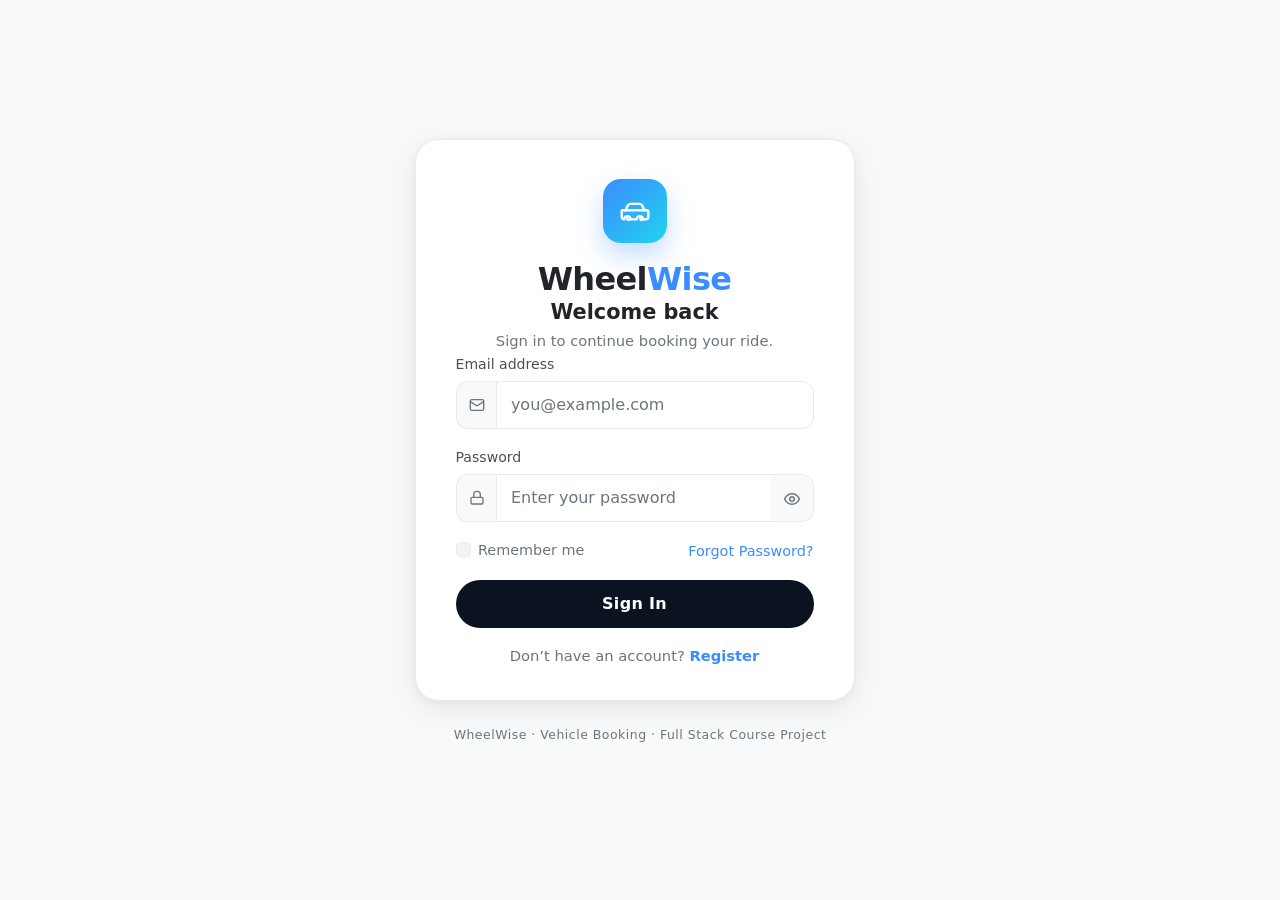
==== login.html @ 052abfa5 "R1 frontend validation" ====
<!DOCTYPE html>
<html lang="en">
<head>
    <meta charset="UTF-8">
    <meta name="viewport" content="width=device-width, initial-scale=1.0">
    <title>Login | WheelWise — Vehicle Booking</title>

    <!-- Bootstrap 5 CSS (CDN) -->
    <link href="https://cdn.jsdelivr.net/npm/bootstrap@5.3.3/dist/css/bootstrap.min.css" rel="stylesheet">

    <!-- Custom CSS -->
    <link rel="stylesheet" href="css/style.css">
</head>
<body class="auth-page">

    <!-- =============================================
         LOGIN SCREEN
         Valid + submitted → home.html
         ============================================= -->
    <section id="login" class="auth-screen d-flex align-items-center justify-content-center">
        <div class="container">
            <div class="row justify-content-center">
                <div class="col-12 col-sm-10 col-md-8 col-lg-6 col-xl-5">

                    <!-- Auth card -->
                    <div class="auth-card">

                        <!-- Branding -->
                        <div class="auth-brand text-center">
                            <div class="auth-logo d-inline-flex align-items-center justify-content-center">
                                <svg viewBox="0 0 24 24" fill="none" xmlns="http://www.w3.org/2000/svg" role="img" aria-label="WheelWise car logo">
                                    <path d="M5.4 11.5 6.8 8.3a2.2 2.2 0 0 1 2-1.3h6.4a2.2 2.2 0 0 1 2 1.3l1.4 3.2"
                                          stroke="#fff" stroke-width="1.7" stroke-linecap="round" stroke-linejoin="round"/>
                                    <path d="M3.6 11.5h16.8a1 1 0 0 1 1 1v3.4a2 2 0 0 1-2 2h-1.7a2.3 2.3 0 0 0-4.6 0h-4.2a2.3 2.3 0 0 0-4.6 0H4.6a2 2 0 0 1-2-2v-3.4a1 1 0 0 1 1-1z"
                                          stroke="#fff" stroke-width="1.7" stroke-linejoin="round"/>
                                    <circle cx="7.4" cy="17.4" r="1.05" stroke="#fff" stroke-width="1.4"/>
                                    <circle cx="16.6" cy="17.4" r="1.05" stroke="#fff" stroke-width="1.4"/>
                                </svg>
                            </div>
                            <h1 class="auth-title">Wheel<span class="text-accent">Wise</span></h1>
                            <h2 class="auth-welcome">Welcome back</h2>
                            <p class="auth-subtext mb-0">Sign in to continue booking your ride.</p>
                        </div>

                        <!-- Login form -->
                        <form id="loginForm" novalidate>

                            <!-- Email -->
                            <div class="mb-3" id="emailGroup">
                                <label class="form-label" for="loginEmail">Email address</label>
                                <div class="input-group">
                                    <span class="input-group-text">
                                        <svg width="16" height="16" viewBox="0 0 24 24" fill="none" stroke="currentColor"
                                             stroke-width="2" stroke-linecap="round" stroke-linejoin="round" aria-hidden="true">
                                            <rect x="2" y="4" width="20" height="16" rx="2"/>
                                            <path d="m22 7-8.97 5.7a1.94 1.94 0 0 1-2.06 0L2 7"/>
                                        </svg>
                                    </span>
                                    <input type="email" class="form-control" id="loginEmail" name="email"
                                           placeholder="you@example.com" autocomplete="email">
                                </div>
                                <div class="invalid-feedback" id="emailError"></div>
                            </div>

                            <!-- Password -->
                            <div class="mb-3" id="passwordGroup">
                                <label class="form-label" for="loginPassword">Password</label>
                                <div class="input-group">
                                    <span class="input-group-text">
                                        <svg width="16" height="16" viewBox="0 0 24 24" fill="none" stroke="currentColor"
                                             stroke-width="2" stroke-linecap="round" stroke-linejoin="round" aria-hidden="true">
                                            <rect x="3" y="11" width="18" height="10" rx="2"/>
                                            <path d="M7 11V7a5 5 0 0 1 10 0v4"/>
                                        </svg>
                                    </span>
                                    <input type="password" class="form-control" id="loginPassword" name="password"
                                           placeholder="Enter your password" autocomplete="current-password">
                                    <button type="button" class="btn btn-toggle-pw" id="togglePassword"
                                            aria-label="Show or hide password" title="Show / hide password">
                                        <svg id="iconEyeShow" width="18" height="18" viewBox="0 0 24 24" fill="none"
                                             stroke="currentColor" stroke-width="2" stroke-linecap="round" stroke-linejoin="round" aria-hidden="true">
                                            <path d="M2 12s3.5-7 10-7 10 7 10 7-3.5 7-10 7-10-7-10-7Z"/>
                                            <circle cx="12" cy="12" r="3"/>
                                        </svg>
                                        <svg id="iconEyeHide" width="18" height="18" viewBox="0 0 24 24" fill="none"
                                             stroke="currentColor" stroke-width="2" stroke-linecap="round" stroke-linejoin="round"
                                             aria-hidden="true" style="display:none">
                                            <path d="M9.88 9.88a3 3 0 1 0 4.24 4.24"/>
                                            <path d="M10.73 5.08A10.43 10.43 0 0 1 12 5c7 0 10 7 10 7a13.16 13.16 0 0 1-1.67 2.68"/>
                                            <path d="M6.61 6.61A13.526 13.526 0 0 0 2 12s3 7 10 7a9.74 9.74 0 0 0 5.39-1.61"/>
                                            <line x1="2" x2="22" y1="2" y2="22"/>
                                        </svg>
                                    </button>
                                </div>
                                <div class="invalid-feedback" id="passwordError"></div>
                            </div>

                            <!-- Remember me + Forgot password -->
                            <div class="d-flex justify-content-between align-items-center mb-3 auth-tools">
                                <div class="form-check">
                                    <input class="form-check-input" type="checkbox" id="rememberMe">
                                    <label class="form-check-label" for="rememberMe">Remember me</label>
                                </div>
                                <a href="#" id="forgotLink" class="link-forgot">Forgot Password?</a>
                            </div>

                            <!-- Info alert (forgot password) -->
                            <div class="alert alert-info auth-alert py-2 d-none" id="forgotAlert" role="alert">
                                Password reset is coming in a later milestone — no worries!
                            </div>

                            <!-- Login button -->
                            <button type="submit" class="btn btn-login w-100" id="btnLogin">Sign In</button>

                            <!-- Register switch -->
                            <p class="auth-switch text-center mt-3 mb-0">
                                Don&rsquo;t have an account?
                                <a href="register.html" class="auth-link">Register</a>
                            </p>
                        </form>

                    </div>

                    <!-- Footer -->
                    <p class="auth-foot text-center mt-4">
                        WheelWise &middot; Vehicle Booking &middot; Full Stack Course Project
                    </p>

                </div>
            </div>
        </div>
    </section>

    <!-- jQuery (CDN) -->
    <script src="https://code.jquery.com/jquery-3.7.1.min.js"></script>
    <!-- Bootstrap JS bundle (CDN) -->
    <script src="https://cdn.jsdelivr.net/npm/bootstrap@5.3.3/dist/js/bootstrap.bundle.min.js"></script>
    <!-- Auth logic -->
    <script src="js/auth.js"></script>

</body>
</html>
---- css/style.css ----
/* =============================================
   WheelWise — Global Stylesheet
   Stack: HTML / CSS / Bootstrap 5
   Design: clean, modern, vehicle-themed
   ============================================= */

/* ─────────────────────────────────────────────
   1. DESIGN TOKENS
   ───────────────────────────────────────────── */
:root {
    /* Dark palette */
    --bg-dark:    #0b1220;
    --bg-deep:    #0d1730;
    --bg-card:    #131c35;
    --accent:     #3b8cff;
    --accent-2:   #22d3ee;
    --text-main:  #f4f7ff;
    --text-muted: #9fb0d0;

    /* Light palette */
    --white:      #ffffff;
    --gray-50:    #f8f9fa;
    --gray-100:   #f1f3f5;
    --gray-200:   #e9ecef;
    --gray-500:   #6c757d;
    --gray-700:   #495057;
    --gray-900:   #212529;

    /* Semantic */
    --success:    #10b981;
    --danger:     #ef4444;
    --warning:    #f59e0b;
}

/* ─────────────────────────────────────────────
   2. RESET / GLOBAL
   ───────────────────────────────────────────── */
*,
*::before,
*::after {
    box-sizing: border-box;
    -webkit-tap-highlight-color: transparent;
}

body {
    margin: 0;
    font-family: system-ui, -apple-system, "Segoe UI", Roboto, Helvetica, Arial, sans-serif;
    font-size: 15px;
    line-height: 1.6;
    color: var(--gray-900);
    background: var(--gray-50);
    -webkit-font-smoothing: antialiased;
    -moz-osx-font-smoothing: grayscale;
}

img { max-width: 100%; height: auto; }
a { color: var(--accent); text-decoration: none; }
a:hover { text-decoration: underline; }

h1, h2, h3, h4, h5, h6 {
    line-height: 1.25;
    font-weight: 700;
    color: var(--gray-900);
}

.text-accent { color: var(--accent-2); }


/* ─────────────────────────────────────────────
   3. SPLASH SCREEN
   ───────────────────────────────────────────── */
.splash-screen {
    position: relative;
    min-height: 100vh;
    overflow: hidden;
    color: var(--text-main);
    background:
        radial-gradient(1200px 520px at 82% -10%, rgba(34, 211, 238, 0.16), transparent 60%),
        radial-gradient(900px 480px at 8% 112%, rgba(59, 140, 255, 0.20), transparent 60%),
        linear-gradient(160deg, var(--bg-dark) 0%, var(--bg-deep) 55%, #101c3d 100%);
}

/* Decorative background rings */
.splash-bg-rings {
    position: absolute;
    inset: 0;
    z-index: 0;
    pointer-events: none;
}
.bg-ring {
    position: absolute;
    border: 1px solid rgba(255, 255, 255, 0.07);
    border-radius: 50%;
    background: radial-gradient(circle at 60% 40%, rgba(255, 255, 255, 0.04), transparent 60%);
}
.bg-ring-1 { width: 460px; height: 460px; top: -140px; right: -120px; }
.bg-ring-2 { width: 340px; height: 340px; bottom: 40px; left: -180px; }

/* Main content sits above the vehicle scene */
.splash-content {
    position: relative;
    z-index: 2;
    padding-bottom: 210px;
}

/* Brand logo badge */
.splash-logo {
    width: 96px;
    height: 96px;
    border-radius: 30px;
    background: linear-gradient(135deg, rgba(59, 140, 255, 0.95), rgba(34, 211, 238, 0.9));
    box-shadow: 0 18px 40px rgba(59, 140, 255, 0.35), inset 0 1px 0 rgba(255, 255, 255, 0.25);
    animation: splashFadeUp .7s ease both;
}
.splash-logo svg { width: 52px; height: 52px; }

/* App name + tagline */
.app-name {
    font-size: clamp(2.5rem, 7vw, 4rem);
    font-weight: 800;
    letter-spacing: -0.02em;
    margin: 1.1rem 0 0.2rem;
    animation: splashFadeUp .7s ease .12s both;
}
.app-name .text-accent { color: var(--accent-2); }

.app-tagline {
    font-size: clamp(.95rem, 2.6vw, 1.15rem);
    color: var(--text-muted);
    letter-spacing: .02em;
    animation: splashFadeUp .7s ease .22s both;
}

/* Loading progress bar */
.splash-loader {
    height: 8px;
    max-width: 260px;
    width: 100%;
    margin: 1.6rem auto 0;
    border-radius: 999px;
    background: rgba(255, 255, 255, 0.12);
    overflow: hidden;
    animation: splashFadeUp .7s ease .32s both;
}
.splash-loader .progress-bar {
    background: linear-gradient(90deg, var(--accent), var(--accent-2));
    border-radius: 999px;
}

.splash-status {
    font-size: .85rem;
    color: var(--text-muted);
    animation: splashFadeUp .7s ease .42s both;
}

/* Continue button */
.btn-continue {
    background: linear-gradient(135deg, var(--accent), var(--accent-2));
    color: #fff;
    border: 0;
    padding: .7rem 1.9rem;
    border-radius: 50rem;
    font-weight: 600;
    letter-spacing: .02em;
    box-shadow: 0 12px 28px rgba(59, 140, 255, 0.4);
    transition: transform .18s ease, box-shadow .18s ease, filter .18s ease;
    animation: splashFadeUp .7s ease .52s both;
}
.btn-continue:hover,
.btn-continue:focus {
    color: #fff;
    transform: translateY(-2px);
    box-shadow: 0 16px 34px rgba(59, 140, 255, 0.5);
    filter: brightness(1.04);
    text-decoration: none;
}

/* Entrance keyframe */
@keyframes splashFadeUp {
    from { opacity: 0; transform: translateY(26px); }
    to   { opacity: 1; transform: translateY(0); }
}

/* ─────────────────────────────────────────────
   4. VEHICLE SCENE (splash screen bottom)
   ───────────────────────────────────────────── */
.vehicle-scene {
    position: absolute;
    left: 0;
    right: 0;
    bottom: 0;
    height: 230px;
    overflow: hidden;
    pointer-events: none;
    z-index: 1;
}

/* Distant sunset glow */
.scene-glow {
    position: absolute;
    left: 60%;
    top: 8px;
    width: 60px;
    height: 60px;
    border-radius: 50%;
    background: radial-gradient(circle, rgba(255, 205, 130, 0.9), rgba(255, 170, 90, 0.05) 70%);
}
.scene-sky {
    position: absolute;
    left: 0;
    right: 0;
    bottom: 90px;
    height: 130px;
    background: linear-gradient(180deg, transparent, rgba(34, 211, 238, 0.14) 55%, rgba(59, 140, 255, 0.18));
}

/* City skyline */
.skyline {
    position: absolute;
    inset: 10px 0 90px 0;
}
.bldg {
    position: absolute;
    bottom: 0;
    background: linear-gradient(180deg, rgba(22, 32, 58, 0.92), rgba(11, 15, 28, 0.95));
    border-radius: 4px 4px 0 0;
}
.bldg.b1 { width: 150px; height: 120px; left: 2%; }
.bldg.b2 {
    width: 110px; height: 175px; left: 16%;
    background-image:
        repeating-linear-gradient(90deg, rgba(255, 255, 255, 0.06) 0 8px, transparent 8px 26px),
        repeating-linear-gradient(0deg, rgba(255, 255, 255, 0.05) 0 16px, transparent 16px 34px);
}
.bldg.b3 { width: 180px; height: 95px; right: 20%; }
.bldg.b4 { width: 120px; height: 150px; right: 4%; }

/* Road */
.road {
    position: absolute;
    left: 0;
    right: 0;
    bottom: 0;
    height: 90px;
    background: linear-gradient(to bottom, #161e33, #0a0e1a);
    border-top: 1px solid rgba(255, 255, 255, 0.08);
    z-index: 2;
}
.road::before {
    content: "";
    position: absolute;
    top: 50%;
    left: 0;
    right: 0;
    height: 4px;
    background-image: linear-gradient(90deg, rgba(255, 255, 255, 0.45) 0 46px, transparent 46px 92px);
    background-size: 92px 4px;
    background-repeat: repeat-x;
}
.road::after {
    content: "";
    position: absolute;
    top: 0;
    left: 0;
    right: 0;
    height: 26px;
    background: linear-gradient(to bottom, rgba(255, 255, 255, 0.05), transparent);
}

/* Animated car (splash-only CSS car) */
.car-track {
    position: absolute;
    left: 0;
    right: 0;
    bottom: 88px;
    z-index: 3;
    transform-origin: left center;
    animation: carDrive 1.5s cubic-bezier(.16, .8, .3, 1) both;
}
.car {
    position: relative;
    width: 340px;
    height: 64px;
    margin-left: 14%;
    animation: carIdle 2.6s ease-in-out .3s infinite;
}

/* Car body */
.car-body {
    position: absolute;
    left: 0;
    right: 0;
    top: 20px;
    bottom: 0;
    border-radius: 20px 26px 12px 12px;
    background: linear-gradient(135deg, #ff5f6d, #ff2e63);
    box-shadow: 0 18px 38px rgba(0, 0, 0, 0.45);
}
.car-body::after {
    content: "";
    position: absolute;
    left: 0;
    right: 0;
    bottom: 0;
    height: 12px;
    border-radius: 0 0 12px 12px;
    background: linear-gradient(180deg, rgba(0, 0, 0, 0), rgba(0, 0, 0, 0.28));
}

/* Car cabin (windshield / interior glass) */
.car-cabin {
    position: absolute;
    left: 70px;
    top: 2px;
    width: 180px;
    height: 46px;
    background: linear-gradient(180deg, #f9fbfe, #c9d4e8);
    border-radius: 26px 26px 8px 8px;
    box-shadow: inset 0 -6px 10px rgba(60, 80, 120, 0.18);
}
.car-cabin::before {
    content: "";
    position: absolute;
    top: 0;
    bottom: 8px;
    left: 84px;
    width: 12px;
    background: rgba(80, 96, 140, 0.35);
    border-radius: 4px;
}

/* Headlight (front) */
.car-headlight {
    position: absolute;
    right: 4px;
    top: 28px;
    width: 16px;
    height: 10px;
    background: #fff;
    border-radius: 6px;
    box-shadow: 0 0 12px 4px rgba(255, 255, 255, 0.7);
}
.car-headlight::after {
    content: "";
    position: absolute;
    left: -26px;
    top: 0;
    width: 10px;
    height: 10px;
    border-radius: 4px;
    background: #ffd166;
    box-shadow: 0 0 8px 2px rgba(255, 209, 102, 0.6);
}

/* Wheels */
.wheel {
    position: absolute;
    bottom: 0;
    width: 54px;
    height: 54px;
    border-radius: 50%;
    background: radial-gradient(circle at 35% 30%, #2a3350, #131a2c 60%);
    border: 5px solid #0b0f1c;
    box-shadow: 0 6px 12px rgba(0, 0, 0, 0.45);
}
.wheel::after {
    content: "";
    position: absolute;
    top: 50%;
    left: 50%;
    width: 20px;
    height: 20px;
    margin: -10px 0 0 -10px;
    border-radius: 50%;
    background: radial-gradient(circle, #4a5578, #232c49);
    border: 2px solid #0b0f1c;
}
.wheel-rear  { left: 40px; }
.wheel-front { right: 34px; }

/* Car animations */
@keyframes carDrive {
    from { transform: translateX(150%); }
    to   { transform: translateX(0); }
}
@keyframes carIdle {
    0%, 100% { transform: translateY(0); }
    50%      { transform: translateY(-6px); }
}

/* Splash responsive */
@media (max-width: 991.98px) {
    .vehicle-scene { height: 205px; }
    .car-track { bottom: 78px; }
}

@media (max-width: 767.98px) {
    .splash-content { padding-bottom: 150px; }
    .splash-logo { width: 84px; height: 84px; border-radius: 24px; }
    .splash-logo svg { width: 46px; height: 46px; }
    .skyline { opacity: .7; }
}

@media (max-width: 575.98px) {
    .vehicle-scene { height: 165px; }
    .road { height: 62px; }
    .scene-sky { bottom: 62px; height: 95px; }
    .skyline { bottom: 62px; }
    .car-track { bottom: 60px; }
    .splash-content { padding-bottom: 120px; }
    .btn-continue { padding: .62rem 1.5rem; font-size: .95rem; }

    @keyframes carDrive {
        from { transform: translateX(150%) scale(.62); transform-origin: left center; }
        to   { transform: translateX(0)     scale(.62); transform-origin: left center; }
    }
}

@media (max-height: 620px) {
    .vehicle-scene { height: 150px; }
    .road { height: 58px; }
    .scene-sky { bottom: 58px; height: 85px; }
    .skyline { bottom: 58px; }
    .car-track { bottom: 56px; }
    .splash-content { padding-bottom: 100px; }
}


/* ─────────────────────────────────────────────
   5. AUTH PAGES (Login / Register)
   Light background, centered card
   ───────────────────────────────────────────── */
.auth-screen {
    min-height: 100vh;
    display: flex;
    align-items: center;
    justify-content: center;
    padding: 2.5rem 1rem;
    background: var(--gray-50);
}

.auth-card {
    width: 100%;
    max-width: 440px;
    background: var(--white);
    border: 1px solid var(--gray-200);
    border-radius: 24px;
    padding: 2.4rem 2.5rem 2rem;
    box-shadow: 0 8px 30px rgba(0, 0, 0, 0.08), 0 2px 8px rgba(0, 0, 0, 0.04);
}

/* Branding */
.auth-logo {
    width: 64px;
    height: 64px;
    border-radius: 18px;
    background: linear-gradient(135deg, var(--accent), var(--accent-2));
    box-shadow: 0 12px 26px rgba(59, 140, 255, 0.3);
    display: flex;
    align-items: center;
    justify-content: center;
}
.auth-logo svg { width: 34px; height: 34px; }

.auth-title {
    font-size: clamp(1.6rem, 4vw, 2rem);
    font-weight: 800;
    letter-spacing: -0.02em;
    margin: 1rem 0 0.1rem;
    color: var(--gray-900);
}
.auth-title .text-accent { color: var(--accent); }

.auth-welcome {
    font-size: clamp(1.05rem, 3vw, 1.3rem);
    font-weight: 600;
    margin-bottom: 0.15rem;
    color: var(--gray-900);
}
.auth-subtext {
    font-size: .92rem;
    color: var(--gray-500);
}

/* Form labels + inputs */
.auth-card .form-label {
    font-size: .88rem;
    font-weight: 500;
    color: var(--gray-700);
    margin-bottom: .35rem;
}

.auth-card .form-control {
    background: var(--white);
    border: 1px solid var(--gray-200);
    color: var(--gray-900);
    padding: .68rem .9rem;
    border-radius: 12px;
}
.auth-card .form-control::placeholder { color: var(--gray-500); }
.auth-card .form-control:focus {
    background: var(--white);
    border-color: var(--accent);
    color: var(--gray-900);
    box-shadow: 0 0 0 0.25rem rgba(59, 140, 255, 0.15);
}

/* Input group adornments */
.auth-card .input-group-text {
    background: var(--gray-50);
    border: 1px solid var(--gray-200);
    border-right: 0;
    color: var(--gray-500);
    border-radius: 12px 0 0 12px;
}

.btn-toggle-pw {
    background: var(--gray-50);
    border: 1px solid var(--gray-200);
    border-left: 0;
    color: var(--gray-500);
    border-radius: 0 12px 12px 0;
}
.btn-toggle-pw:hover,
.btn-toggle-pw:focus {
    background: var(--gray-100);
    border-color: var(--gray-200);
    color: var(--gray-700);
    box-shadow: none;
}

/* Remember-me + forgot layout */
.auth-tools .form-check-label {
    font-size: .9rem;
    color: var(--gray-500);
}
.auth-card .form-check-input {
    background-color: var(--gray-100);
    border-color: var(--gray-200);
}
.auth-card .form-check-input:checked {
    background-color: var(--accent);
    border-color: var(--accent);
}
.link-forgot {
    color: var(--accent);
    font-size: .9rem;
    text-decoration: none;
}
.link-forgot:hover {
    color: var(--accent-2);
    text-decoration: underline;
}

/* Validation state */
.auth-card .has-error .invalid-feedback {
    display: block;
    color: var(--danger);
    font-size: .82rem;
    margin-top: .3rem;
}
.auth-card .has-error .form-control {
    border-color: var(--danger);
    background-image: none;
}
.auth-card .has-error .input-group-text,
.auth-card .has-error .btn-toggle-pw {
    border-color: var(--danger);
}

/* Auth alert (forgot password info) */
.auth-alert {
    background: rgba(59, 140, 255, 0.06);
    border: 1px solid rgba(59, 140, 255, 0.2);
    color: var(--gray-700);
    border-radius: 12px;
    font-size: .88rem;
}

/* Submit button */
.btn-login {
    background: var(--bg-dark);
    color: #fff;
    border: 0;
    padding: .75rem 1.5rem;
    border-radius: 50rem;
    font-weight: 600;
    letter-spacing: .02em;
    transition: background .18s ease, transform .18s ease, box-shadow .18s ease;
}
.btn-login:hover,
.btn-login:focus {
    background: var(--accent);
    color: #fff;
    transform: translateY(-2px);
    box-shadow: 0 12px 28px rgba(59, 140, 255, 0.3);
}
.btn-login:disabled {
    opacity: .65;
    transform: none;
    box-shadow: none;
}

.auth-switch {
    color: var(--gray-500);
    font-size: .92rem;
}
.auth-link {
    color: var(--accent);
    font-weight: 600;
    text-decoration: none;
}
.auth-link:hover {
    color: var(--accent-2);
    text-decoration: underline;
}

.auth-foot {
    color: var(--gray-500);
    font-size: .78rem;
    letter-spacing: .04em;
}

/* Auth responsive */
@media (max-width: 767.98px) {
    .auth-card { padding: 2rem 1.6rem 1.7rem; }
    .auth-screen { padding: 1.5rem 1rem; }
}

@media (max-width: 575.98px) {
    .auth-card { padding: 1.7rem 1.2rem 1.5rem; border-radius: 20px; }
    .auth-tools { flex-wrap: wrap; gap: .5rem; }
    .btn-login { padding: .7rem 1.2rem; }
}


/* ─────────────────────────────────────────────
   6. REGISTER PAGE (extends auth styles)
   ───────────────────────────────────────────── */
.register-terms .form-check-label {
    font-size: .88rem;
    color: var(--gray-500);
    cursor: pointer;
}
.register-terms .form-check-input {
    margin-top: .22em;
}

/* Valid (green) state */
.auth-card .form-control.is-valid {
    border-color: var(--success);
    background-image: none;
    box-shadow: 0 0 0 0.25rem rgba(16, 185, 129, 0.12);
}
.auth-card .form-check-input.is-valid {
    border-color: var(--success);
}

/* Error state for terms checkbox */
.auth-card .has-error .form-check-input {
    border-color: var(--danger);
    box-shadow: 0 0 0 0.22rem rgba(239, 68, 68, 0.12);
}


/* ─────────────────────────────────────────────
   7. SHARED: NAVBAR
   ───────────────────────────────────────────── */
.home-navbar {
    background: rgba(11, 18, 32, 0.92);
    backdrop-filter: blur(10px);
    border-bottom: 1px solid rgba(255, 255, 255, 0.08);
}
.home-navbar .navbar-brand {
    color: #fff;
    font-weight: 800;
    letter-spacing: -0.02em;
    text-decoration: none;
}
.navbar-brand .brand-badge {
    width: 34px;
    height: 34px;
    border-radius: 10px;
    background: linear-gradient(135deg, var(--accent), var(--accent-2));
    box-shadow: 0 8px 18px rgba(59, 140, 255, 0.35);
    flex-shrink: 0;
}
.brand-badge svg { width: 20px; height: 20px; }

.navbar-nav .nav-link {
    color: rgba(244, 247, 255, 0.72);
    font-weight: 500;
    margin-inline: .15rem;
    border-radius: 8px;
    transition: color .15s ease, background .15s ease;
    text-decoration: none;
}
.navbar-nav .nav-link:hover { color: #fff; }
.navbar-nav .nav-link.active {
    color: #fff;
    background: rgba(59, 140, 255, 0.18);
}

.navbar-toggler { border-color: rgba(255, 255, 255, 0.25); }
.navbar-toggler:focus { box-shadow: 0 0 0 .2rem rgba(59, 140, 255, 0.25); }
.navbar-toggler-icon {
    background-image: url("data:image/svg+xml,%3csvg xmlns='http://www.w3.org/2000/svg' viewBox='0 0 30 30'%3e%3cpath stroke='rgba(255,255,255,.75)' stroke-linecap='round' stroke-miterlimit='10' stroke-width='2' d='M4 7h22M4 15h22M4 23h22'/%3e%3c/svg%3e");
}

.btn-logout {
    background: transparent;
    border: 1px solid rgba(255, 255, 255, 0.28);
    color: var(--text-main);
    border-radius: 50rem;
    padding: .45rem 1.2rem;
    font-weight: 600;
    transition: all .18s ease;
}
.btn-logout:hover,
.btn-logout:focus {
    background: var(--danger);
    border-color: var(--danger);
    color: #fff;
    box-shadow: none;
}


/* ─────────────────────────────────────────────
   8. HOME PAGE — HERO
   ───────────────────────────────────────────── */
.hero {
    position: relative;
    overflow: hidden;
    padding: 5rem 0 4.5rem;
    background:
        radial-gradient(1000px 480px at 85% 0%, rgba(34, 211, 238, 0.14), transparent 60%),
        radial-gradient(800px 420px at 0% 90%, rgba(59, 140, 255, 0.16), transparent 60%),
        linear-gradient(165deg, var(--bg-dark), var(--bg-deep) 60%, #101c3d);
    border-bottom: 1px solid rgba(255, 255, 255, 0.06);
}
.hero-pill {
    display: inline-block;
    padding: .35rem .9rem;
    font-size: .8rem;
    font-weight: 600;
    letter-spacing: .08em;
    text-transform: uppercase;
    color: var(--accent-2);
    border: 1px solid rgba(34, 211, 238, 0.4);
    border-radius: 50rem;
    background: rgba(34, 211, 238, 0.08);
}
.hero-title {
    font-size: clamp(2.4rem, 6vw, 3.8rem);
    font-weight: 800;
    letter-spacing: -0.02em;
    margin: 1rem 0 .75rem;
    color: var(--text-main);
}
.hero-text { color: var(--text-muted); font-size: 1.05rem; max-width: 28rem; }

.btn-outline-hero {
    background: transparent;
    border: 1px solid rgba(255, 255, 255, 0.3);
    color: var(--text-main);
    border-radius: 50rem;
    padding: .7rem 1.4rem;
    font-weight: 600;
    transition: all .18s ease;
    text-decoration: none;
}
.btn-outline-hero:hover {
    background: rgba(255, 255, 255, 0.1);
    color: #fff;
    text-decoration: none;
}

.hero-stats { gap: 1.6rem; margin-top: 1.8rem; }
.hero-stats .stat b {
    display: block;
    font-size: 1.5rem;
    font-weight: 800;
    color: #fff;
    line-height: 1.1;
}
.hero-stats .stat span { font-size: .82rem; color: var(--text-muted); }

/* Hero real vehicle photo */
.hero-car-wrap { position: relative; }
.hero-car-wrap img {
    max-width: 540px;
    width: 100%;
    display: block;
    margin: 0 auto;
    filter: drop-shadow(0 24px 40px rgba(0, 0, 0, 0.5));
    animation: heroFloat 4.5s ease-in-out infinite;
}
.hero-road {
    height: 6px;
    margin: 10px 6% 0;
    border-radius: 999px;
    background: linear-gradient(90deg, transparent, rgba(255, 255, 255, 0.5) 14%, rgba(255, 255, 255, 0.5) 86%, transparent);
}
@keyframes heroFloat {
    0%, 100% { transform: translateY(0); }
    50%      { transform: translateY(-12px); }
}

/* Hero responsive */
@media (max-width: 991.98px) {
    .hero { padding: 3.5rem 0; }
    .hero-car-wrap { max-width: 480px; margin: 0 auto; }
}
@media (max-width: 767.98px) {
    .hero-stats { gap: 1.1rem; }
}
@media (max-width: 575.98px) {
    .hero { padding: 3rem 0; }
    .hero-stats .stat b { font-size: 1.2rem; }
}


/* ─────────────────────────────────────────────
   9. SHARED: SECTIONS & TITLES
   ───────────────────────────────────────────── */
.section-pad { padding: 4rem 0; }
.section-title {
    font-weight: 800;
    font-size: clamp(1.7rem, 4vw, 2.3rem);
    letter-spacing: -0.02em;
    color: var(--gray-900);
    margin-bottom: .25rem;
}
.section-sub { color: var(--gray-500); margin-bottom: 0; }

/* Dark-section overrides: titles inside dark hero/footer stay white */
.hero .section-title,
.hero .section-sub,
.dark-section .section-title,
.dark-section .section-sub {
    color: var(--text-main);
}


/* ─────────────────────────────────────────────
   10. SHARED: SEARCH CARD
   ───────────────────────────────────────────── */
.search-card {
    background: var(--white);
    border: 1px solid var(--gray-200);
    border-radius: 20px;
    padding: 1.8rem;
    box-shadow: 0 4px 20px rgba(0, 0, 0, 0.06), 0 1px 4px rgba(0, 0, 0, 0.03);
}
.search-title {
    font-weight: 700;
    font-size: 1.2rem;
    color: var(--gray-900);
    margin-bottom: 1.1rem;
}
.search-card .form-label {
    font-size: .8rem;
    color: var(--gray-500);
    font-weight: 500;
    margin-bottom: .3rem;
}
.search-card .form-control,
.search-card .form-select {
    background: var(--white);
    border: 1px solid var(--gray-200);
    color: var(--gray-900);
    border-radius: 12px;
    padding: .6rem .8rem;
}
.search-card .form-control:focus,
.search-card .form-select:focus {
    background: var(--white);
    border-color: var(--accent);
    color: var(--gray-900);
    box-shadow: 0 0 0 0.25rem rgba(59, 140, 255, 0.12);
}
.search-card .form-select option { color: var(--gray-900); background: var(--white); }
input[type="date"]::-webkit-calendar-picker-indicator { cursor: pointer; }

.btn-search {
    padding: .6rem 1.6rem;
}
.search-count { margin: .9rem 0 0; font-size: .85rem; color: var(--gray-500); }

@media (max-width: 767.98px) {
    .search-card { padding: 1.3rem; }
}


/* ─────────────────────────────────────────────
   11. VEHICLE CARDS (shared across home + vehicles)
   ───────────────────────────────────────────── */

/* --- Vehicle tile: real photo --- */
.vehicle-tile-wrap {
    position: relative;
    width: 100%;
    height: 200px;
    overflow: hidden;
    background: var(--gray-100);
    border-radius: 12px 12px 0 0;
}

.vehicle-tile-img {
    width: 100%;
    height: 100%;
    object-fit: cover;
    transition: transform 0.3s ease;
}

/* --- Card shell --- */
.vehicle-card {
    background: var(--white);
    border: 1px solid var(--gray-200);
    border-radius: 18px;
    overflow: hidden;
    height: 100%;
    transition: transform .2s ease, border-color .2s ease, box-shadow .2s ease;
}
.vehicle-card:hover {
    transform: translateY(-6px);
    border-color: var(--accent);
    box-shadow: 0 18px 40px rgba(0, 0, 0, 0.1);
}
.vehicle-card:hover .vehicle-tile-img {
    transform: scale(1.05);
}

/* Card body */
.vehicle-card-body {
    padding: 1rem 1.1rem 1.1rem;
}
.vehicle-name {
    font-weight: 700;
    font-size: 1.05rem;
    color: var(--gray-900);
}
.type-badge {
    font-size: .72rem;
    font-weight: 600;
    padding: .25rem .6rem;
    border-radius: 50rem;
    background: rgba(59, 140, 255, 0.08);
    color: var(--accent);
    border: 1px solid rgba(59, 140, 255, 0.2);
    white-space: nowrap;
}
.vehicle-meta { color: var(--gray-500); font-size: .82rem; }
.vehicle-price {
    font-size: 1.25rem;
    font-weight: 800;
    color: var(--gray-900);
    margin-bottom: 0;
}
.vehicle-price small {
    font-size: .75rem;
    font-weight: 500;
    color: var(--gray-500);
    margin-left: .15rem;
}

.btn-view {
    background: var(--bg-dark);
    color: #fff;
    border: 0;
    border-radius: 50rem;
    padding: .42rem 1rem;
    font-size: .85rem;
    font-weight: 600;
    transition: background .18s ease, transform .18s ease;
    text-decoration: none;
}
.btn-view:hover {
    background: var(--accent);
    color: #fff;
    transform: translateY(-1px);
    text-decoration: none;
}


/* ─────────────────────────────────────────────
   12. QUICK ACTIONS
   ───────────────────────────────────────────── */
.quick-card {
    display: block;
    background: var(--white);
    border: 1px solid var(--gray-200);
    border-radius: 18px;
    padding: 1.6rem;
    height: 100%;
    color: var(--gray-900);
    text-decoration: none;
    transition: transform .2s ease, border-color .2s ease, box-shadow .2s ease;
}
.quick-card:hover {
    transform: translateY(-5px);
    border-color: var(--accent);
    box-shadow: 0 12px 28px rgba(0, 0, 0, 0.07);
    color: var(--gray-900);
    text-decoration: none;
}
.quick-icon {
    width: 52px;
    height: 52px;
    border-radius: 14px;
    display: flex;
    align-items: center;
    justify-content: center;
    background: linear-gradient(135deg, var(--accent), var(--accent-2));
    box-shadow: 0 10px 22px rgba(59, 140, 255, 0.25);
    margin-bottom: 1rem;
}
.quick-icon svg { width: 26px; height: 26px; stroke: #fff; fill: none; }
.quick-card h5 { font-weight: 700; color: var(--gray-900); margin-bottom: .35rem; }
.quick-card p { color: var(--gray-500); font-size: .9rem; margin-bottom: 0; }


/* ─────────────────────────────────────────────
   13. HOME FOOTER
   ───────────────────────────────────────────── */
.home-footer {
    border-top: 1px solid rgba(255, 255, 255, 0.08);
    background: var(--bg-dark);
    color: var(--text-muted);
    font-size: .85rem;
}
.footer-links { color: rgba(159, 176, 208, 0.6); }
.footer-links a { color: rgba(159, 176, 208, 0.8); text-decoration: none; }
.footer-links a:hover { color: var(--text-main); text-decoration: underline; }

/* Home page responsive */
@media (max-width: 991.98px) {
    .section-pad { padding: 3rem 0; }
}
@media (max-width: 767.98px) {
    .section-pad { padding: 2.5rem 0; }
}


/* ─────────────────────────────────────────────
   14. VEHICLES PAGE (listing / filters)
   ───────────────────────────────────────────── */
.page-bg { background: var(--gray-50); }

/* Availability badge */
.avail-badge {
    font-size: .72rem;
    font-weight: 600;
    padding: .25rem .6rem;
    border-radius: 50rem;
    white-space: nowrap;
}
.avail-badge.available {
    background: rgba(16, 185, 129, 0.1);
    color: var(--success);
    border: 1px solid rgba(16, 185, 129, 0.3);
}
.avail-badge.unavailable {
    background: rgba(239, 68, 68, 0.08);
    color: var(--danger);
    border: 1px solid rgba(239, 68, 68, 0.25);
}

/* Filter / toolbar area */
.vehicles-toolbar {
    background: var(--white);
    border: 1px solid var(--gray-200);
    border-radius: 16px;
    padding: 1rem 1.2rem;
    box-shadow: 0 2px 8px rgba(0, 0, 0, 0.04);
}
.vehicles-toolbar .form-label {
    font-size: .82rem;
    color: var(--gray-500);
    font-weight: 500;
    margin-bottom: .3rem;
}
.vehicles-toolbar .form-control,
.vehicles-toolbar .form-select {
    background: var(--white);
    border: 1px solid var(--gray-200);
    color: var(--gray-900);
    border-radius: 12px;
    padding: .5rem .75rem;
}
.vehicles-toolbar .form-control:focus,
.vehicles-toolbar .form-select:focus {
    border-color: var(--accent);
    box-shadow: 0 0 0 0.2rem rgba(59, 140, 255, 0.1);
}
.vehicles-toolbar .form-select option { color: var(--gray-900); background: var(--white); }

/* Clear filters button */
.btn-clear-filters {
    background: transparent;
    border: 1px solid var(--gray-200);
    color: var(--gray-700);
    border-radius: 50rem;
    padding: .6rem 1.3rem;
    font-weight: 600;
    transition: all .18s ease;
}
.btn-clear-filters:hover,
.btn-clear-filters:focus {
    background: var(--gray-100);
    border-color: var(--gray-500);
    color: var(--gray-900);
    box-shadow: none;
}

/* Sort controls */
.sort-label { color: var(--gray-500); font-size: .88rem; white-space: nowrap; }
.sort-select {
    width: auto;
    min-width: 200px;
    background: var(--white);
    border: 1px solid var(--gray-200);
    color: var(--gray-900);
    border-radius: 12px;
    padding: .45rem .9rem;
}
.sort-select:focus {
    border-color: var(--accent);
    box-shadow: 0 0 0 0.2rem rgba(59, 140, 255, 0.1);
}
.sort-select option { color: var(--gray-900); background: var(--white); }

/* No-results block */
.no-results h3 { color: var(--gray-900); font-weight: 700; margin-bottom: .3rem; }
.no-results p { color: var(--gray-500); }
.no-results-icon {
    width: 68px;
    height: 68px;
    border-radius: 50%;
    display: flex;
    align-items: center;
    justify-content: center;
    background: var(--gray-100);
    border: 1px solid var(--gray-200);
}
.no-results-icon svg {
    width: 30px;
    height: 30px;
    stroke: var(--accent);
}

/* Vehicles page responsive */
@media (max-width: 991.98px) {
    .sort-select { min-width: 180px; }
}
@media (max-width: 767.98px) {
    .vehicles-toolbar { align-items: flex-start; }
    .sort-select { width: 100%; }
}


/* ─────────────────────────────────────────────
   15. VEHICLE DETAILS PAGE
   ───────────────────────────────────────────── */

/* Back button */
.btn-back-vehicles {
    background: transparent;
    border: 1px solid var(--gray-200);
    color: var(--gray-700);
    border-radius: 50rem;
    padding: .5rem 1.2rem;
    font-weight: 600;
    transition: all .18s ease;
    text-decoration: none;
}
.btn-back-vehicles:hover,
.btn-back-vehicles:focus {
    background: var(--gray-100);
    border-color: var(--gray-500);
    color: var(--gray-900);
    box-shadow: none;
    text-decoration: none;
}

/* Card container */
.details-card {
    background: var(--white);
    border: 1px solid var(--gray-200);
    border-radius: 20px;
    padding: 1.5rem;
    box-shadow: 0 2px 12px rgba(0, 0, 0, 0.04);
}
.details-title {
    font-size: 1.15rem;
    font-weight: 700;
    color: var(--gray-900);
    margin-bottom: 1rem;
}

/* Large vehicle photo */
.detail-tile-img {
    width: 100%;
    height: auto;
    max-height: 400px;
    object-fit: cover;
    border-radius: 12px;
    display: block;
}

.detail-name {
    font-size: clamp(1.5rem, 3vw, 2.1rem);
    font-weight: 800;
    letter-spacing: -0.02em;
    color: var(--gray-900);
    margin-bottom: 0;
}
.detail-description { color: var(--gray-500); line-height: 1.7; margin-bottom: 0; }

/* Features grid */
.feature-list {
    list-style: none;
    margin: 0;
    padding: 0;
    display: grid;
    gap: .6rem;
    grid-template-columns: 1fr;
}
@media (min-width: 576px) {
    .feature-list { grid-template-columns: 1fr 1fr; }
}
.feature-list li {
    display: flex;
    align-items: center;
    gap: .55rem;
    color: var(--gray-700);
    font-size: .92rem;
    background: var(--gray-50);
    border: 1px solid var(--gray-200);
    padding: .55rem .75rem;
    border-radius: 10px;
}
.feature-list li::before {
    content: "\2713";
    color: var(--success);
    font-weight: 700;
}

/* Specifications */
.spec-row {
    display: flex;
    justify-content: space-between;
    align-items: center;
    padding: .55rem 0;
    border-bottom: 1px dashed var(--gray-200);
    font-size: .95rem;
}
.spec-row:last-child { border-bottom: 0; }
.spec-label { color: var(--gray-500); }
.spec-value { color: var(--gray-900); font-weight: 600; }

/* Booking summary (details page sidebar) */
.summary-img-wrap {
    width: 100%;
    height: 160px;
    overflow: hidden;
    border-radius: 8px;
    margin-bottom: 12px;
    background: var(--gray-100);
}
.summary-img-wrap img {
    width: 100%;
    height: 100%;
    object-fit: cover;
}

/* Vehicle photo in the confirmation page (booking.html "Your Ride", confirmation.html "Vehicle") */
.confirmation-img-wrap {
    width: 100%;
    height: 180px;
    overflow: hidden;
    border-radius: 8px;
    margin-bottom: 14px;
    background: var(--gray-100);
}
.confirmation-img-wrap img {
    width: 100%;
    height: 100%;
    object-fit: cover;
    display: block;
}

/* Vehicle photo strip on My Bookings cards */
.booking-card-img {
    width: 100%;
    height: 140px;
    object-fit: cover;
    display: block;
    background: var(--gray-100);
}

/* Vehicle photo inside the My Bookings detail modal */
.booking-modal-img-wrap {
    width: 100%;
    max-height: 220px;
    overflow: hidden;
    border-radius: 8px;
    margin-bottom: 14px;
    background: var(--gray-100);
}
.booking-modal-img-wrap img {
    width: 100%;
    height: 100%;
    object-fit: cover;
    display: block;
}

.summary-row {
    display: flex;
    justify-content: space-between;
    align-items: center;
    padding: .45rem 0;
    color: var(--gray-500);
    font-size: .95rem;
}
.summary-row strong { color: var(--gray-900); }
.days-input {
    width: 96px;
    text-align: center;
    background: var(--white);
    border: 1px solid var(--gray-200);
    color: var(--gray-900);
    border-radius: 12px;
    padding: .45rem .6rem;
}
.days-input:focus {
    border-color: var(--accent);
    color: var(--gray-900);
    box-shadow: 0 0 0 0.2rem rgba(59, 140, 255, 0.12);
}
.summary-total-row {
    padding-top: .6rem;
    border-top: 1px dashed var(--gray-200);
}
.summary-total {
    font-size: 1.5rem;
    font-weight: 800;
    color: var(--accent);
}
.booking-summary .invalid-feedback {
    color: var(--danger);
    font-size: .8rem;
}
.booking-summary .invalid-feedback.show { display: block; }
.days-input.is-invalid {
    border-color: var(--danger);
    box-shadow: 0 0 0 0.2rem rgba(239, 68, 68, 0.1);
}
.detail-note { color: var(--gray-500); font-size: .8rem; text-align: center; margin-bottom: 0; }

/* Sticky summary column (desktop only) */
@media (min-width: 992px) {
    .booking-sticky { position: sticky; top: 96px; }
}


/* ─────────────────────────────────────────────
   16. BOOKING PAGE
   ───────────────────────────────────────────── */

/* Form fields inside details-cards */
.details-card .form-label {
    font-size: .85rem;
    font-weight: 500;
    color: var(--gray-700);
    margin-bottom: .35rem;
}
.details-card .form-control {
    background: var(--white);
    border: 1px solid var(--gray-200);
    color: var(--gray-900);
    border-radius: 12px;
    padding: .6rem .8rem;
}
.details-card .form-control::placeholder { color: var(--gray-500); }
.details-card .form-control:focus {
    background: var(--white);
    border-color: var(--accent);
    color: var(--gray-900);
    box-shadow: 0 0 0 0.25rem rgba(59, 140, 255, 0.12);
}
.details-card .has-error .form-control {
    border-color: var(--danger);
    box-shadow: 0 0 0 0.22rem rgba(239, 68, 68, 0.1);
}
.details-card .has-error .invalid-feedback {
    display: block;
    color: var(--danger);
    font-size: .82rem;
    margin-top: .3rem;
}
.details-card .form-check-input {
    background-color: var(--gray-100);
    border-color: var(--gray-200);
}
.details-card .form-check-input:checked {
    background-color: var(--accent);
    border-color: var(--accent);
}
.details-card .has-error .form-check-input {
    border-color: var(--danger);
    box-shadow: 0 0 0 0.22rem rgba(239, 68, 68, 0.1);
}

/* The booking page's Terms & Conditions block sits OUTSIDE the
   .details-card wrappers, so it needs its own visible error state.
   Same visuals as the card fields above. */
.mb-4.has-error .invalid-feedback {
    display: block;
    color: var(--danger);
    font-size: .82rem;
    margin-top: .3rem;
}
.mb-4.has-error .form-check-input {
    border-color: var(--danger);
    box-shadow: 0 0 0 0.22rem rgba(239, 68, 68, 0.1);
}

/* Payment options */
.payment-option { display: block; cursor: pointer; }
.payment-option input {
    position: absolute;
    opacity: 0;
    pointer-events: none;
}
.payment-box {
    display: flex;
    align-items: center;
    gap: .9rem;
    border: 1px solid var(--gray-200);
    background: var(--white);
    border-radius: 14px;
    padding: 1rem;
    height: 100%;
    transition: border-color .15s ease, background .15s ease, box-shadow .15s ease;
}
.payment-option input:checked ~ .payment-box,
.payment-option.selected .payment-box {
    border-color: var(--accent);
    background: rgba(59, 140, 255, 0.04);
    box-shadow: 0 0 0 0.15rem rgba(59, 140, 255, 0.1);
}
.payment-box strong { display: block; color: var(--gray-900); font-size: .95rem; }
.payment-sub { display: block; color: var(--gray-500); font-size: .78rem; margin-top: .15rem; }
.payment-icon {
    width: 44px;
    height: 44px;
    border-radius: 12px;
    flex-shrink: 0;
    display: flex;
    align-items: center;
    justify-content: center;
    background: linear-gradient(135deg, var(--accent), var(--accent-2));
    box-shadow: 0 8px 18px rgba(59, 140, 255, 0.25);
}
.payment-icon svg { width: 22px; height: 22px; stroke: #fff; fill: none; }
.payment-note { color: var(--gray-500); font-size: .8rem; margin-top: .7rem; }

/* "Your Ride" summary */
.summary-vehicle-name {
    font-size: 1.35rem;
    font-weight: 800;
    letter-spacing: -0.01em;
    color: var(--gray-900);
    margin-bottom: .6rem;
}
.booking-summary .summary-row { border-bottom: 1px dashed var(--gray-200); }

/* Confirm button loading state */
#btnConfirm:disabled { opacity: .65; transform: none; }

/* Booking page responsive */
@media (max-width: 767.98px) {
    .booking-page .details-card { margin-bottom: 1rem; }
}


/* ─────────────────────────────────────────────
   17. CONFIRMATION PAGE
   ───────────────────────────────────────────── */

/* Success circle + checkmark */
.success-icon {
    width: 72px;
    height: 72px;
    border-radius: 50%;
    display: flex;
    align-items: center;
    justify-content: center;
    background: rgba(16, 185, 129, 0.1);
    border: 2px solid rgba(16, 185, 129, 0.4);
    animation: successPop .45s ease-out;
}
.success-icon svg {
    width: 36px;
    height: 36px;
    stroke: var(--success);
    fill: none;
}
@keyframes successPop {
    0%   { transform: scale(0.5); opacity: 0; }
    60%  { transform: scale(1.12); }
    100% { transform: scale(1); opacity: 1; }
}

/* Booking ID pill */
.id-pill {
    display: inline-block;
    padding: .3rem .9rem;
    font-size: .88rem;
    font-weight: 700;
    letter-spacing: .04em;
    color: var(--accent);
    border: 1px solid rgba(59, 140, 255, 0.3);
    border-radius: 50rem;
    background: rgba(59, 140, 255, 0.06);
}

/* Confirmation action buttons */
.confirmation-actions .btn-action {
    padding: .65rem 1.6rem;
    font-weight: 600;
}

/* Responsive */
@media (max-width: 767.98px) {
    .success-icon { width: 60px; height: 60px; }
    .success-icon svg { width: 30px; height: 30px; }
}


/* ─────────────────────────────────────────────
   18. PRINT STYLES — confirmation summary
   ───────────────────────────────────────────── */
@media print {
    body * { visibility: hidden; }

    .print-area,
    .print-area * { visibility: visible; }

    .print-area {
        position: absolute;
        inset: 0;
        width: 100%;
        background: #fff !important;
        color: #111 !important;
        padding: 1.5rem;
    }

    body, body.home-page {
        background: #fff !important;
    }

    .print-area .details-card {
        background: #fff !important;
        border: 1px solid #bbb !important;
        box-shadow: none !important;
        color: #111 !important;
        break-inside: avoid;
    }

    .print-area .section-title,
    .print-area .details-title,
    .print-area .spec-value,
    .print-area .summary-vehicle-name,
    .print-area .summary-total {
        color: #111 !important;
    }

    .print-area .spec-label,
    .print-area .section-sub,
    .print-area .text-muted {
        color: #444 !important;
    }

    .print-area .id-pill {
        color: #066 !important;
        border-color: #066 !important;
        background: rgba(0, 100, 100, 0.08) !important;
    }

    .print-area .avail-badge.available {
        color: #087a3e !important;
        border-color: #087a3e !important;
        background: rgba(8, 122, 62, 0.08) !important;
    }

    .print-area .no-print { display: none !important; }

    .success-icon {
        border-color: #087a3e !important;
        background: rgba(8, 122, 62, 0.12) !important;
    }
    .success-icon svg { stroke: #087a3e !important; }
}


/* ─────────────────────────────────────────────
   19. MY BOOKINGS PAGE
   ───────────────────────────────────────────── */

/* Toolbar (search / filter / sort) */
#bookingControls .form-label {
    font-size: .82rem;
    color: var(--gray-500);
    font-weight: 500;
    margin-bottom: .35rem;
}
#bookingControls .form-control,
#bookingControls .form-select {
    background: var(--white);
    border: 1px solid var(--gray-200);
    color: var(--gray-900);
    border-radius: 12px;
    padding: .6rem .8rem;
}
#bookingControls .form-control::placeholder { color: var(--gray-500); }
#bookingControls .form-control:focus,
#bookingControls .form-select:focus {
    border-color: var(--accent);
    color: var(--gray-900);
    box-shadow: 0 0 0 0.25rem rgba(59, 140, 255, 0.1);
}
#bookingControls .form-select option { color: var(--gray-900); background: var(--white); }
.booking-count { font-size: .85rem; color: var(--gray-500); }

/* Booking cards */
.booking-card {
    display: flex;
    flex-direction: column;
    background: var(--white);
    border: 1px solid var(--gray-200);
    border-radius: 18px;
    overflow: hidden;
    transition: transform .2s ease, border-color .2s ease, box-shadow .2s ease;
}
.booking-card:hover {
    transform: translateY(-4px);
    border-color: var(--accent);
    box-shadow: 0 12px 30px rgba(0, 0, 0, 0.08);
}

/* Booking card photo strip */
.booking-card .vehicle-tile-wrap {
    border-radius: 0;
    height: 140px;
}

.booking-card-head {
    display: flex;
    justify-content: space-between;
    align-items: center;
    gap: .6rem;
    padding: .9rem 1.1rem;
    background: var(--gray-50);
    border-bottom: 1px solid var(--gray-200);
}
.booking-card-id {
    font-size: .85rem;
    font-weight: 700;
    letter-spacing: .03em;
    color: var(--gray-900);
}

/* Status badges */
.booking-status-badge {
    font-size: .72rem;
    font-weight: 700;
    padding: .28rem .65rem;
    border-radius: 50rem;
    white-space: nowrap;
    border: 1px solid transparent;
}
.booking-status-badge.status-confirmed {
    background: rgba(59, 140, 255, 0.08);
    color: var(--accent);
    border-color: rgba(59, 140, 255, 0.25);
}
.booking-status-badge.status-cancelled {
    background: rgba(239, 68, 68, 0.08);
    color: var(--danger);
    border-color: rgba(239, 68, 68, 0.25);
}
.booking-status-badge.status-completed {
    background: rgba(16, 185, 129, 0.08);
    color: var(--success);
    border-color: rgba(16, 185, 129, 0.25);
}

.booking-card-body {
    padding: 1.1rem 1.1rem .9rem;
    flex: 1 1 auto;
}
.booking-card-title {
    font-size: 1.1rem;
    font-weight: 700;
    color: var(--gray-900);
    margin-bottom: .15rem;
}
.booking-card-vehicle-id {
    font-size: .78rem;
    color: var(--gray-500);
    margin-bottom: .8rem;
}
.booking-card-details { display: grid; gap: .3rem; }
.booking-card-row {
    display: flex;
    justify-content: space-between;
    align-items: center;
    font-size: .88rem;
    padding: .3rem 0;
    border-bottom: 1px dashed var(--gray-200);
}
.booking-card-row:last-child { border-bottom: 0; }
.booking-card-row span { color: var(--gray-500); }
.booking-card-row strong { color: var(--gray-900); font-weight: 600; text-align: right; }

.booking-card-foot {
    display: flex;
    justify-content: space-between;
    align-items: center;
    gap: .6rem;
    padding: 1rem 1.1rem;
    border-top: 1px solid var(--gray-200);
}
.booking-card-price {
    font-size: 1.3rem;
    font-weight: 800;
    color: var(--accent);
    white-space: nowrap;
}
.booking-card-price small {
    display: block;
    font-size: .72rem;
    font-weight: 500;
    color: var(--gray-500);
}

/* Card action buttons */
.btn-card-action {
    border-radius: 50rem;
    padding: .45rem .95rem;
    font-size: .82rem;
    font-weight: 600;
    transition: all .18s ease;
}
.btn-view-action {
    background: var(--bg-dark);
    border: 0;
    color: #fff;
    text-decoration: none;
}
.btn-view-action:hover { background: var(--accent); color: #fff; text-decoration: none; }
.btn-cancel-action {
    background: transparent;
    border: 1px solid rgba(239, 68, 68, 0.3);
    color: var(--danger);
}
.btn-cancel-action:hover, .btn-cancel-action:focus {
    background: var(--danger);
    border-color: var(--danger);
    color: #fff;
}
.btn-disabled-action {
    background: var(--gray-100);
    border: 1px solid var(--gray-200);
    color: var(--gray-500);
    opacity: .8;
    cursor: not-allowed;
}

/* Detail / cancel modals */
.booking-modal {
    background: var(--white);
    border: 1px solid var(--gray-200);
    border-radius: 18px;
    color: var(--gray-900);
    box-shadow: 0 20px 60px rgba(0, 0, 0, 0.12);
}
.booking-modal .modal-header {
    border-bottom: 1px solid var(--gray-200);
}
.booking-modal .modal-title {
    font-weight: 700;
    color: var(--gray-900);
}
.booking-modal .modal-footer {
    border-top: 1px solid var(--gray-200);
}
.booking-modal .modal-body {
    color: var(--gray-700);
    max-height: 70vh;
    overflow-y: auto;
}
.modal-section-title {
    font-size: .82rem;
    font-weight: 700;
    text-transform: uppercase;
    letter-spacing: .07em;
    color: var(--accent);
    margin: .4rem 0 .2rem;
}
.booking-modal .spec-row { font-size: .88rem; }
.booking-modal .spec-row .spec-value { text-align: right; }

.cancel-modal { max-width: 400px; margin-inline: auto; }

/* My Bookings responsive */
@media (max-width: 575.98px) {
    .booking-card-foot { flex-direction: column; align-items: flex-start; }
    .booking-card-actions { width: 100%; }
    .booking-card-actions .btn-card-action { flex: 1; }
}


/* ─────────────────────────────────────────────
   20. PROFILE PAGE
   ───────────────────────────────────────────── */

/* Avatar */
.profile-avatar {
    width: 96px;
    height: 96px;
    border-radius: 50%;
    display: flex;
    align-items: center;
    justify-content: center;
    background: linear-gradient(135deg, var(--accent), var(--accent-2));
    box-shadow: 0 12px 26px rgba(59, 140, 255, 0.3);
}
.profile-avatar span {
    font-size: 2rem;
    font-weight: 800;
    letter-spacing: .02em;
    color: #fff;
}
.profile-name {
    font-size: 1.35rem;
    font-weight: 800;
    letter-spacing: -0.01em;
    color: var(--gray-900);
}
.profile-role {
    font-size: .8rem;
    font-weight: 600;
    text-transform: uppercase;
    letter-spacing: .08em;
    color: var(--accent);
}

/* Account actions */
.account-actions { display: grid; gap: .6rem; }
.account-action {
    display: flex;
    align-items: center;
    gap: .8rem;
    text-decoration: none;
    color: var(--gray-900);
    background: var(--white);
    border: 1px solid var(--gray-200);
    border-radius: 14px;
    padding: .8rem .9rem;
    text-align: left;
    transition: all .18s ease;
}
.account-action:hover {
    background: var(--gray-50);
    border-color: var(--accent);
    color: var(--gray-900);
    transform: translateX(2px);
    text-decoration: none;
}
.account-action-icon {
    width: 40px;
    height: 40px;
    border-radius: 10px;
    flex-shrink: 0;
    display: flex;
    align-items: center;
    justify-content: center;
    background: linear-gradient(135deg, var(--accent), var(--accent-2));
    box-shadow: 0 6px 14px rgba(59, 140, 255, 0.22);
}
.account-action-icon svg { width: 20px; height: 20px; stroke: #fff; fill: none; }
.account-action-text { flex: 1 1 auto; min-width: 0; }
.account-action-text strong { display: block; color: var(--gray-900); font-size: .95rem; }
.account-action-text small { color: var(--gray-500); font-size: .78rem; }
.account-action-arrow { color: var(--gray-500); font-size: 1.1rem; }
.account-action-logout {
    width: 100%;
    cursor: pointer;
}
.account-action-logout:hover {
    background: rgba(239, 68, 68, 0.04);
    border-color: rgba(239, 68, 68, 0.3);
}
.account-action-logout .account-action-icon {
    background: linear-gradient(135deg, var(--danger), #f87171);
    box-shadow: 0 6px 14px rgba(239, 68, 68, 0.22);
}

/* Profile success / info alerts */
#profileContent .alert {
    border-radius: 14px;
}

/* Password field with inline Show/Hide toggle */
.pw-field { position: relative; }
.pw-field .form-control { padding-right: 4.2rem; }
.pw-toggle {
    position: absolute;
    top: 50%;
    right: .45rem;
    transform: translateY(-50%);
    border: 0;
    background: transparent;
    color: var(--accent);
    font-size: .8rem;
    font-weight: 700;
    padding: .3rem .55rem;
    border-radius: 8px;
}
.pw-toggle:hover { background: rgba(59, 140, 255, 0.08); }

/* Profile form inherits booking-page field styles */
.details-card .has-error .invalid-feedback {
    display: block;
    color: var(--danger);
    font-size: .82rem;
    margin-top: .3rem;
}

/* Profile responsive */
@media (max-width: 575.98px) {
    .profile-avatar { width: 82px; height: 82px; }
    .profile-avatar span { font-size: 1.7rem; }
}


/* ─────────────────────────────────────────────
   21. UTILITY HELPERS
   ───────────────────────────────────────────── */

/* Ensure no horizontal overflow */
html {
    overflow-x: hidden;
}

/* Button base tweaks */
.btn:focus-visible {
    outline: 2px solid var(--accent);
    outline-offset: 2px;
}

/* Form control focus ring consistency */
.form-control:focus,
.form-select:focus {
    border-color: var(--accent);
    box-shadow: 0 0 0 0.2rem rgba(59, 140, 255, 0.12);
}

/* Sticky header offset for internal pages */
.page-header-sticky {
    position: sticky;
    top: 0;
    z-index: 1020;
    background: var(--white);
    border-bottom: 1px solid var(--gray-200);
    padding: .75rem 0;
}
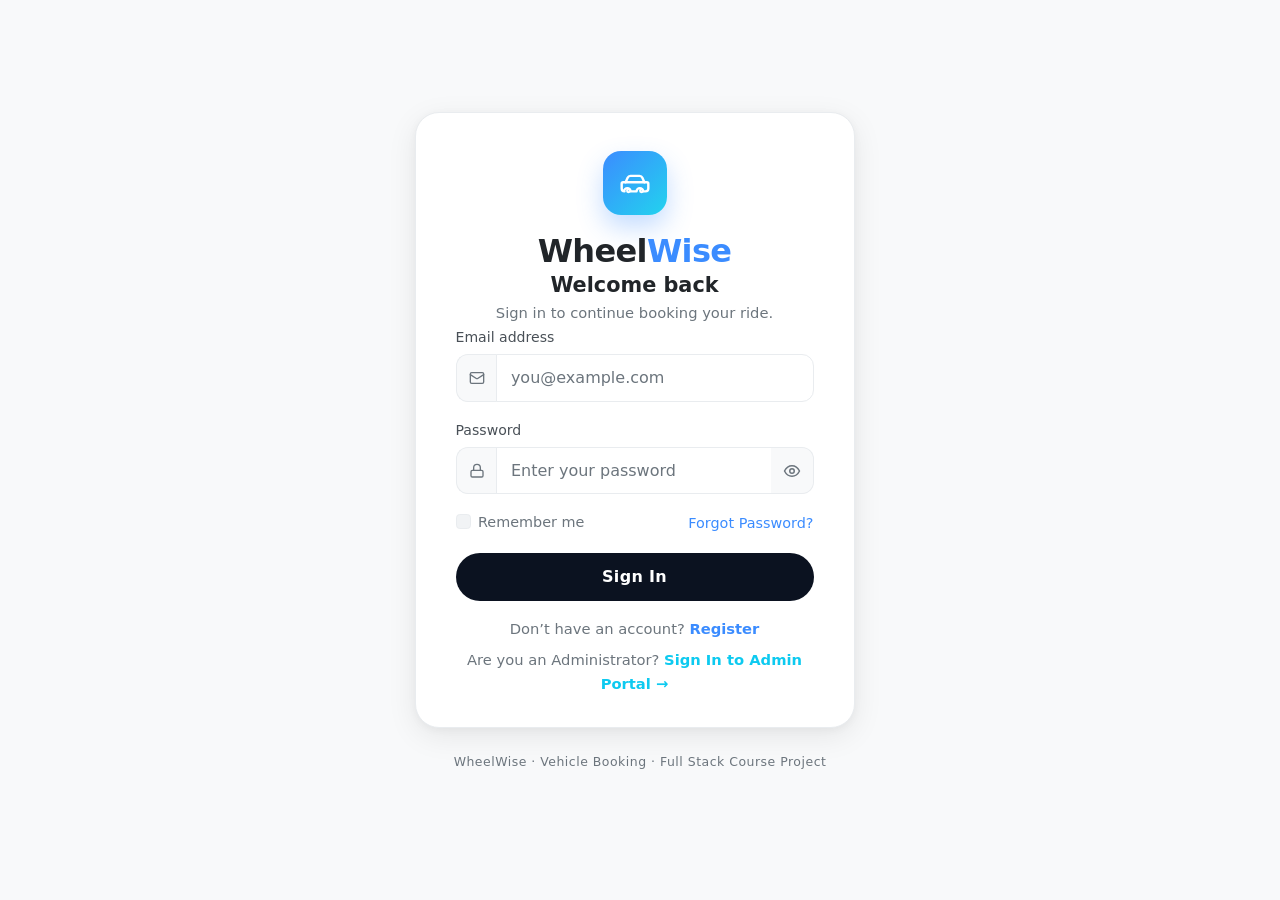
==== commit 3bdddcce: "Add admin management system" ====
--- a/login.html
+++ b/login.html
@@ -117,6 +117,10 @@
                                 Don&rsquo;t have an account?
                                 <a href="register.html" class="auth-link">Register</a>
                             </p>
+                            <p class="auth-switch text-center mt-2 mb-0">
+                                Are you an Administrator?
+                                <a href="admin-login.html" class="auth-link text-info">Sign In to Admin Portal &rarr;</a>
+                            </p>
                         </form>
 
                     </div>
